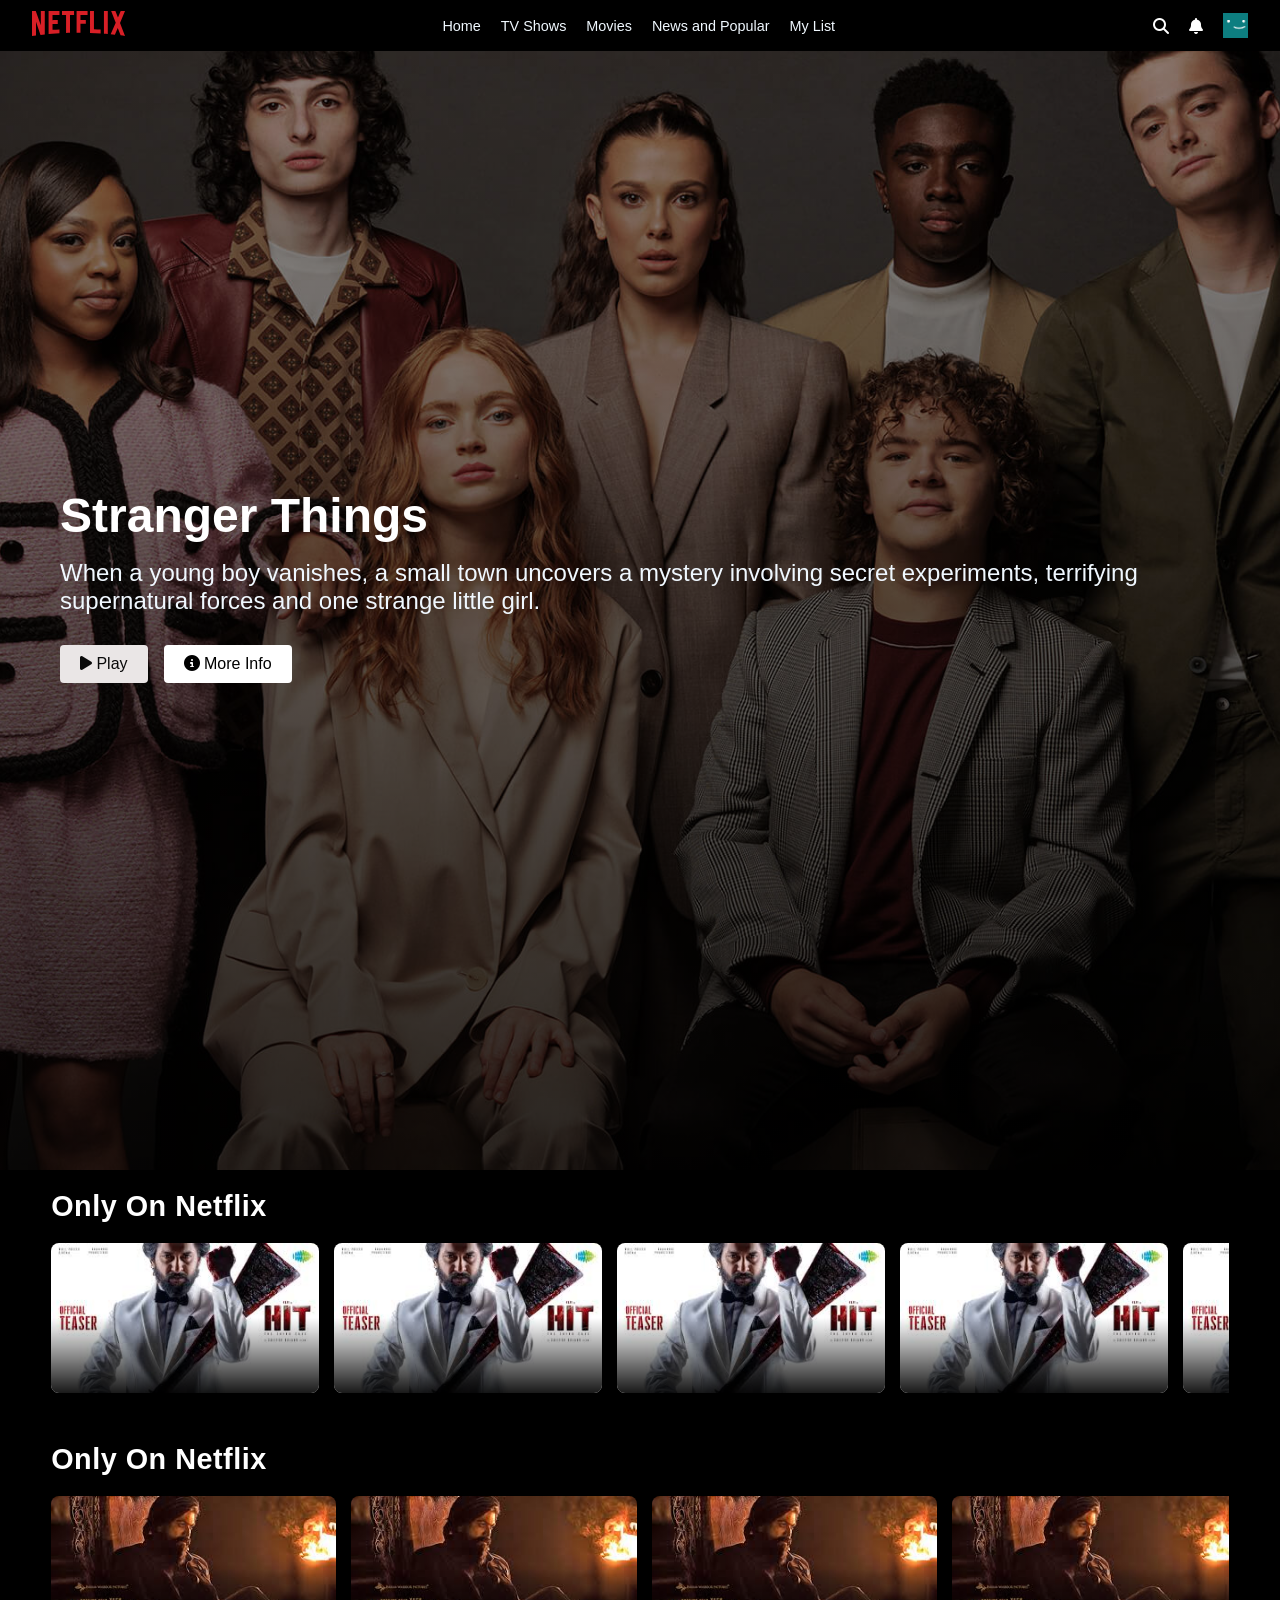
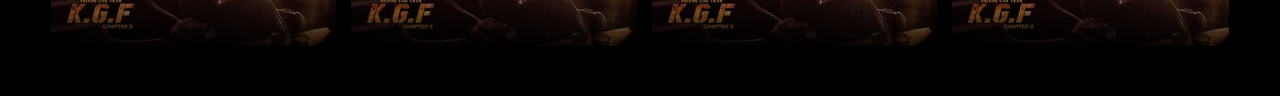
==== index.html @ cc8cd8cb "Commiting files First commit" ====
<!DOCTYPE html>
<html lang="en">
<head>
    <meta charset="UTF-8">
    <meta name="viewport" content="width=device-width, initial-scale=1.0">
    <meta http-equiv="X-UA-Compatible" content="ie=edge">
    <title>Netflix Clone</title>
    <link rel="stylesheet" href="style.css">
    <link rel="stylesheet" href="https://cdnjs.cloudflare.com/ajax/libs/font-awesome/6.4.0/css/all.min.css" />
</head>
<body>
    <!-- CSS+HTML + JS -->
    <nav class="navbar">
        <div class="navbar-brand">
            <img class="logo" src="logo.svg" alt="Netflix Logo">
        </div>
        <div class="navbar-nav">
            <a href="#" class="nav-link">Home</a>
            <a href="#" class="nav-link">TV Shows</a>
            <a href="#" class="nav-link">Movies</a>
            <a href="#" class="nav-link">News and Popular</a>
            <a href="#" class="nav-link">My List</a>
        </div>
        <div class="navbar-right"> 
            <i class=" fas fa-search navbar-right"></i>
            <i class="fas fa-bell"></i>
            <img src="avatar.png" alt="User image" class="profile-icon">

        </div>
    </nav>
    <!-- hero section --->
     <header class="hero">
    <!-- <div class="hero"> -->
        <div class="hero-container">
            <h1 class="hero-title">Stranger Things</h1>
            <!-- <h2 class="hero-subtitle">Watch anywhere. Cancel anytime.</h2> -->
            <p class="hero-description">When a young boy vanishes, a small town uncovers a mystery involving secret experiments, terrifying supernatural forces and one strange little girl.</p>
            <!-- <form class="email-signup"> -->
                <!-- <input type="email" placeholder="Email address" required> -->
                <!-- <button type="submit">Get Started</button> -->
            <!-- </form> -->
             <div class="hero-button">
                <button class="btn btn-play"><i class="fas fa-play"></i> Play</button></button>
                <button class="btn btn-more-info"><i class="fas fa-info-circle"></i> More Info</button>
             </div>

        </div>
    <!-- </div> -->
    </header>
    <!-- Movie Cards -->
        <div class="container">
      <section class="content-section">
        <h2 class="section-title">Only On Netflix</h2>

        <div class="content-row">
          <!-- Cards -->
          <div class="content-card">
            <img src="movie2.jpg" alt="Movie card" />
            <div class="netflix-badge">N</div>

            <div class="card-overlay">
              <div class="overlay-top">
                <div class="netflix-badge">N</div>
              </div>
              <div class="overlay-bottom">
                <div class="overlay-control">
                  <div class="control-btn play-btn"></div>
                  <div class="control-btn check-btn"></div>
                  <div class="control-btn thumbs-btn"></div>
                  <div class="control-btn more-btn"></div>
                </div>
                <div class="overlay-info">
                  <div class="info-badge">TV-MA</div>
                  <div class="info-badge">Limites Series</div>
                  <div class="info-badge">HD</div>
                </div>
              </div>
            </div>
          </div>

           <div class="content-card">
   <img src="movie2.jpg" alt="Movie card" />
   <div class="netflix-badge">N</div>
   <div class="card-overlay">
     <div class="overlay-top">
       <div class="netflix-badge">N</div>
     </div>
     <div class="overlay-bottom">
       <div class="overlay-control">
         <div class="control-btn play-btn"></div>
         <div class="control-btn check-btn"></div>
         <div class="control-btn thumbs-btn"></div>
         <div class="control-btn more-btn"></div>
       </div>
       <div class="overlay-info">
         <div class="info-badge">TV-MA</div>
         <div class="info-badge">Limites Series</div>
         <div class="info-badge">HD</div>
       </div>
     </div>
   </div>
 </div>

  <div class="content-card">
   <img src="movie2.jpg" alt="Movie card" />
   <div class="netflix-badge">N</div>
   <div class="card-overlay">
     <div class="overlay-top">
       <div class="netflix-badge">N</div>
     </div>
     <div class="overlay-bottom">
       <div class="overlay-control">
         <div class="control-btn play-btn"></div>
         <div class="control-btn check-btn"></div>
         <div class="control-btn thumbs-btn"></div>
         <div class="control-btn more-btn"></div>
       </div>
       <div class="overlay-info">
         <div class="info-badge">TV-MA</div>
         <div class="info-badge">Limites Series</div>
         <div class="info-badge">HD</div>
       </div>
     </div>
   </div>
 </div>

  <div class="content-card">
   <img src="movie2.jpg" alt="Movie card" />
   <div class="netflix-badge">N</div>
   <div class="card-overlay">
     <div class="overlay-top">
       <div class="netflix-badge">N</div>
     </div>
     <div class="overlay-bottom">
       <div class="overlay-control">
         <div class="control-btn play-btn"></div>
         <div class="control-btn check-btn"></div>
         <div class="control-btn thumbs-btn"></div>
         <div class="control-btn more-btn"></div>
       </div>
       <div class="overlay-info">
         <div class="info-badge">TV-MA</div>
         <div class="info-badge">Limites Series</div>
         <div class="info-badge">HD</div>
       </div>
     </div>
   </div>
 </div>

  <div class="content-card">
   <img src="movie2.jpg" alt="Movie card" />
   <div class="netflix-badge">N</div>
   <div class="card-overlay">
     <div class="overlay-top">
       <div class="netflix-badge">N</div>
     </div>
     <div class="overlay-bottom">
       <div class="overlay-control">
         <div class="control-btn play-btn"></div>
         <div class="control-btn check-btn"></div>
         <div class="control-btn thumbs-btn"></div>
         <div class="control-btn more-btn"></div>
       </div>
       <div class="overlay-info">
         <div class="info-badge">TV-MA</div>
         <div class="info-badge">Limites Series</div>
         <div class="info-badge">HD</div>
       </div>
     </div>
   </div>
 </div>
  <div class="content-card">
   <img src="movie2.jpg" alt="Movie card" />
   <div class="netflix-badge">N</div>
   <div class="card-overlay">
     <div class="overlay-top">
       <div class="netflix-badge">N</div>
     </div>
     <div class="overlay-bottom">
       <div class="overlay-control">
         <div class="control-btn play-btn"></div>
         <div class="control-btn check-btn"></div>
         <div class="control-btn thumbs-btn"></div>
         <div class="control-btn more-btn"></div>
       </div>
       <div class="overlay-info">
         <div class="info-badge">TV-MA</div>
         <div class="info-badge">Limites Series</div>
         <div class="info-badge">HD</div>
       </div>
     </div>
   </div>
 </div>

        </div>
      </section>
    </div>
       <div class="container">
     <section class="content-section">
       <h2 class="section-title">Only On Netflix</h2>
       <div class="content-row">
         <!-- Cards -->
         <div class="content-card">
           <img src="movie3.jpg" alt="Movie card" />
           <div class="netflix-badge">N</div>
           <div class="card-overlay">
             <div class="overlay-top">
               <div class="netflix-badge">N</div>
             </div>
             <div class="overlay-bottom">
               <div class="overlay-control">
                 <div class="control-btn play-btn"></div>
                 <div class="control-btn check-btn"></div>
                 <div class="control-btn thumbs-btn"></div>
                 <div class="control-btn more-btn"></div>
               </div>
               <div class="overlay-info">
                 <div class="info-badge">TV-MA</div>
                 <div class="info-badge">Limites Series</div>
                 <div class="info-badge">HD</div>
               </div>
             </div>
           </div>
         </div>
          <div class="content-card">
  <img src="movie3.jpg" alt="Movie card" />
  <div class="netflix-badge">N</div>
  <div class="card-overlay">
    <div class="overlay-top">
      <div class="netflix-badge">N</div>
    </div>
    <div class="overlay-bottom">
      <div class="overlay-control">
        <div class="control-btn play-btn"></div>
        <div class="control-btn check-btn"></div>
        <div class="control-btn thumbs-btn"></div>
        <div class="control-btn more-btn"></div>
      </div>
      <div class="overlay-info">
        <div class="info-badge">TV-MA</div>
        <div class="info-badge">Limites Series</div>
        <div class="info-badge">HD</div>
      </div>
    </div>
  </div>
</div>
 <div class="content-card">
  <img src="movie3.jpg" alt="Movie card" />
  <div class="netflix-badge">N</div>
  <div class="card-overlay">
    <div class="overlay-top">
      <div class="netflix-badge">N</div>
    </div>
    <div class="overlay-bottom">
      <div class="overlay-control">
        <div class="control-btn play-btn"></div>
        <div class="control-btn check-btn"></div>
        <div class="control-btn thumbs-btn"></div>
        <div class="control-btn more-btn"></div>
      </div>
      <div class="overlay-info">
        <div class="info-badge">TV-MA</div>
        <div class="info-badge">Limites Series</div>
        <div class="info-badge">HD</div>
      </div>
    </div>
  </div>
</div>
 <div class="content-card">
  <img src="movie3.jpg" alt="Movie card" />
  <div class="netflix-badge">N</div>
  <div class="card-overlay">
    <div class="overlay-top">
      <div class="netflix-badge">N</div>
    </div>
    <div class="overlay-bottom">
      <div class="overlay-control">
        <div class="control-btn play-btn"></div>
        <div class="control-btn check-btn"></div>
        <div class="control-btn thumbs-btn"></div>
        <div class="control-btn more-btn"></div>
      </div>
      <div class="overlay-info">
        <div class="info-badge">TV-MA</div>
        <div class="info-badge">Limites Series</div>
        <div class="info-badge">HD</div>
      </div>
    </div>
  </div>
</div>
 <div class="content-card">
  <img src="movie3.jpg" alt="Movie card" />
  <div class="netflix-badge">N</div>
  <div class="card-overlay">
    <div class="overlay-top">
      <div class="netflix-badge">N</div>
    </div>
    <div class="overlay-bottom">
      <div class="overlay-control">
        <div class="control-btn play-btn"></div>
        <div class="control-btn check-btn"></div>
        <div class="control-btn thumbs-btn"></div>
        <div class="control-btn more-btn"></div>
      </div>
      <div class="overlay-info">
        <div class="info-badge">TV-MA</div>
        <div class="info-badge">Limites Series</div>
        <div class="info-badge">HD</div>
      </div>
    </div>
  </div>
</div>
 <div class="content-card">
  <img src="movie3.jpg" alt="Movie card" />
  <div class="netflix-badge">N</div>
  <div class="card-overlay">
    <div class="overlay-top">
      <div class="netflix-badge">N</div>
    </div>
    <div class="overlay-bottom">
      <div class="overlay-control">
        <div class="control-btn play-btn"></div>
        <div class="control-btn check-btn"></div>
        <div class="control-btn thumbs-btn"></div>
        <div class="control-btn more-btn"></div>
      </div>
      <div class="overlay-info">
        <div class="info-badge">TV-MA</div>
        <div class="info-badge">Limites Series</div>
        <div class="info-badge">HD</div>
      </div>
    </div>
  </div>
</div>
       </div>
     </section>
   </div>


    <script src="script.js"></script>
  </body>
</html>
---- style.css ----
*{
    margin: 0;
    padding: 0;
    box-sizing: border-box;
}

body{
    background-color: black;
    color: white;
    font-family: Arial, Helvetica, sans-serif;
    margin: 0;
    padding: 0;
    box-sizing: border-box;

}
/* Navbar */
.navbar{
    display: flex;
    justify-content: space-between;
    align-items: center;
    padding: 0.7rem 2rem;
    position: fixed;
    width: 100%;
    background: linear-gradient(to bottom, rgba(0, 0, 0, 0.7)0%, rgba(0, 0, 0, 0)100%);
    background-color: black;
    z-index: 999;
}
.logo{
    /* width: 100px; */
    gap: 20px;
    /* height: 25px */
    cursor: pointer;
    /* width: 100px; */
    height: 25px;
}
.navbar-nav{
    list-style: none;
    gap: 20px;
    display: flex;
    margin: 0;
    padding: 0;
}
.nav-link{
    color:aliceblue;
    text-decoration: none;
    font-size: 0.9rem;
    font-weight: 400;
    cursor: pointer;
}
.nav-link:hover{
    color: #FF0000;
}
.navbar-right{
    display: flex;
    gap: 20px;
    align-items: center;
}
.navbar-right{
    display: flex;
    gap: 20px;
    align-items: center;
}
.profile-icon{
    width: 25px;
    height: 25px;   
    cursor: pointer;
}
.hero{
    background:linear-gradient(to bottom, rgba(0, 0, 0, 0.4)0%, rgba(0, 0, 0, 0.8)100%), url(image.jpg);
    background-attachment: scroll;
    /* padding-top: 100px; */
    background-repeat: no-repeat;
    background-size:cover;
    background-position: center;
    height: 130vh;
    display: flex;
    justify-content: center;
    align-items: center;
    padding: 0 60px;
    margin-bottom: 20px;

}
.hero-content{
    max-width: 600px;
    text-align: center;
}
.hero-title{
    font-size: 3rem;
    margin-bottom: 16px;
}
.hero-description{
    font-size: 1.5rem;
    margin-bottom: 30px;
    color: aliceblue;
}
.hero-button{
    display: flex;
    gap: 16px;
}
.btn {
  background-color: #fff;
  color: #000;
  border: none;
  padding: 10px 20px;
  font-size: 1rem;
  cursor: pointer;
  gap: 8px;
  transition: all 0.3s;
  border-radius: 4px;
  transition: background-color 0.3s ease;
}
.btn-play{
    background-color: #eae6e6;
    color: #0a0a0a;
    border: none;
    padding: 10px 20px;
    font-size: 1rem;
    cursor: pointer;
    gap: 8px;
    transform: all 0.3;
    border-radius: 4px;
    transition: background-color 0.3s ease;
}
.btn-play:hover{
    background-color: #FF0000;
    color: #fff;
    border: none;
    padding: 10px 20px;
    font-size: 1rem;
    cursor: pointer;
    gap: 8px;
    transform: all 0.3;
    border-radius: 4px;
    transition: background-color 0.3s ease;
}
.btn-more-info {
  background-color: #fff;
  color: #000;
}
/* Movie Section */
.container {
  max-width: 100%;
  padding: 0 4%;
}

/* Section Style */
.content-section {
  margin-bottom: 50px;
}

.section-title {
  font-size: 1.8rem;
  font-weight: 700;
  margin-bottom: 20px;
  color: white;
  letter-spacing: 0.5px;
}

.content-row{
    display: flex;
    gap:15px;
    overflow-x:auto;
}
.content-row::-webkit-scrollbar {
  height: 8px;
}

.content-row::-webkit-scrollbar-track {
  background: transparent;
}

.content-row::-webkit-scrollbar-thumb {
  background: #333;
  border-radius: 5px;
}

.content-card{
    position:relative;
    min-width:250px;
    height: 150px;
    border-radius: 8px;
    overflow: hidden;
    cursor: pointer;
    transition: all 0.3s ease;
    flex-shrink:0;
    box-shadow:0 4px 15px rgba(0, 0, 0,0.3)
}

.content-card:hover {
  transform: scale(1.1);
  z-index: 10;
  box-shadow: 0 4px 15px rgba(0, 0, 0, 0.6);
}

.content-card img {
  width: 100%;
  height: 100%;
  object-fit: cover;
  transition: brightness 0.3s ease;
}

.content-card:hover img {
   filter:brightness(0.4);
}

.netflix-badge{
    position:relative;
    top:8px;
    left:8px;
    background-color: #FF0000;
    color:#eae6e6;
    width:24px;
    height:24px;
    border-radius: 10px;
    display: flex;
    justify-content: center;
    align-items: center;
    font-size: 14px;
    font-weight:bold;
    z-index: 2;
}

.card-overlay{
    position: absolute;
    top:0;
    left: 0;
    right: 0;
    bottom: 0;
    background:linear-gradient(180deg,rgba(0,0,0,0.1) 0%,rgba(0,0,0,0.3) 50%,rgba(0, 0, 0, 0.9)100%);
    opacity: 0;
    transition: opacity 0.3s ease;
    flex-direction: column;
    justify-content: space-between;
    padding: 15px;
    color: white;
}

.content-card:hover .card-overlay {
  opacity: 1;
}

.overlay-top {
  display: flex;
  justify-content: space-between;
  align-items: flex-start;
}

.overlay-bottom {
  display: flex;
  flex-direction: column;
  gap: 10px;
}

.overlay-title {
  font-size: 16px;
  font-weight: bold;
  text-transform: uppercase;
  letter-spacing: 1px;
  margin-bottom: 10px;
}
.overlay-control{
    display: flex;
    gap: 10px;
    margin-bottom: 10px;
}

.control-btn{
    width: 35px;
    height: 35px;
    border-radius: 2px solid white;
    backdrop-filter: blur(10px);
    display: flex;
    align-items: center;
    justify-content: center;
    cursor: pointer;
    transition: all 0.3s ease;
}
.control-btn:hover{
    background-color: #c6bce3;
    transform: scale(1.1);
    color: #fff;
    border: none;
    padding: 10px 20px;
    font-size: 1rem;
    cursor: pointer;
    gap: 8px;
    transform: all 0.3;
    border-radius: 4px;
    transition: background-color 0.3s ease;
}


.play-btn .check-btn .thumbs-btn .more-btn {
  background: white;
  color: black;
}
.play-btn:hover {
  background: rgba(255, 255, 255, 0.9);
}
.overlay-info{
    display: flex;
    gap: 10px;
    align-items: center;
    justify-content: center;
    margin-bottom: 8px;
    flex-wrap: wrap;
}

.info-badge {
  background: rgba(255, 255, 255, 0.2);
  backdrop-filter: blur(10px);
  padding: 3px 6px;
  border-radius: 3px;
  font-size: 10px;
  font-weight: bold;
}

/* icons */
/* Button Icons */
.play-btn::before {
  content: "▶";
}
.check-btn::before {
  content: "✓";
}
.thumbs-btn::before {
  content: "👍";
}
.more-btn::before {
  content: "▾";
}

.content-card::before{
    content: "";
    position: absolute;
    top: 0;
    left: 0;
    right: 0;
    bottom: 0;
    background: linear-gradient(to bottom,transparent 0%,transparent 50%,rgba(0, 0, 0, 0.9)100%);
    z-index: 1;
}

/*Responsveness*/

@media (max-width: 120px) {
  .container {
    padding: 0 3%;
  }

  .container-card {
    min-width: 220px;
    height: 125px;
  }

  .section-title {
    font-size: 1.6rem;
  }
}
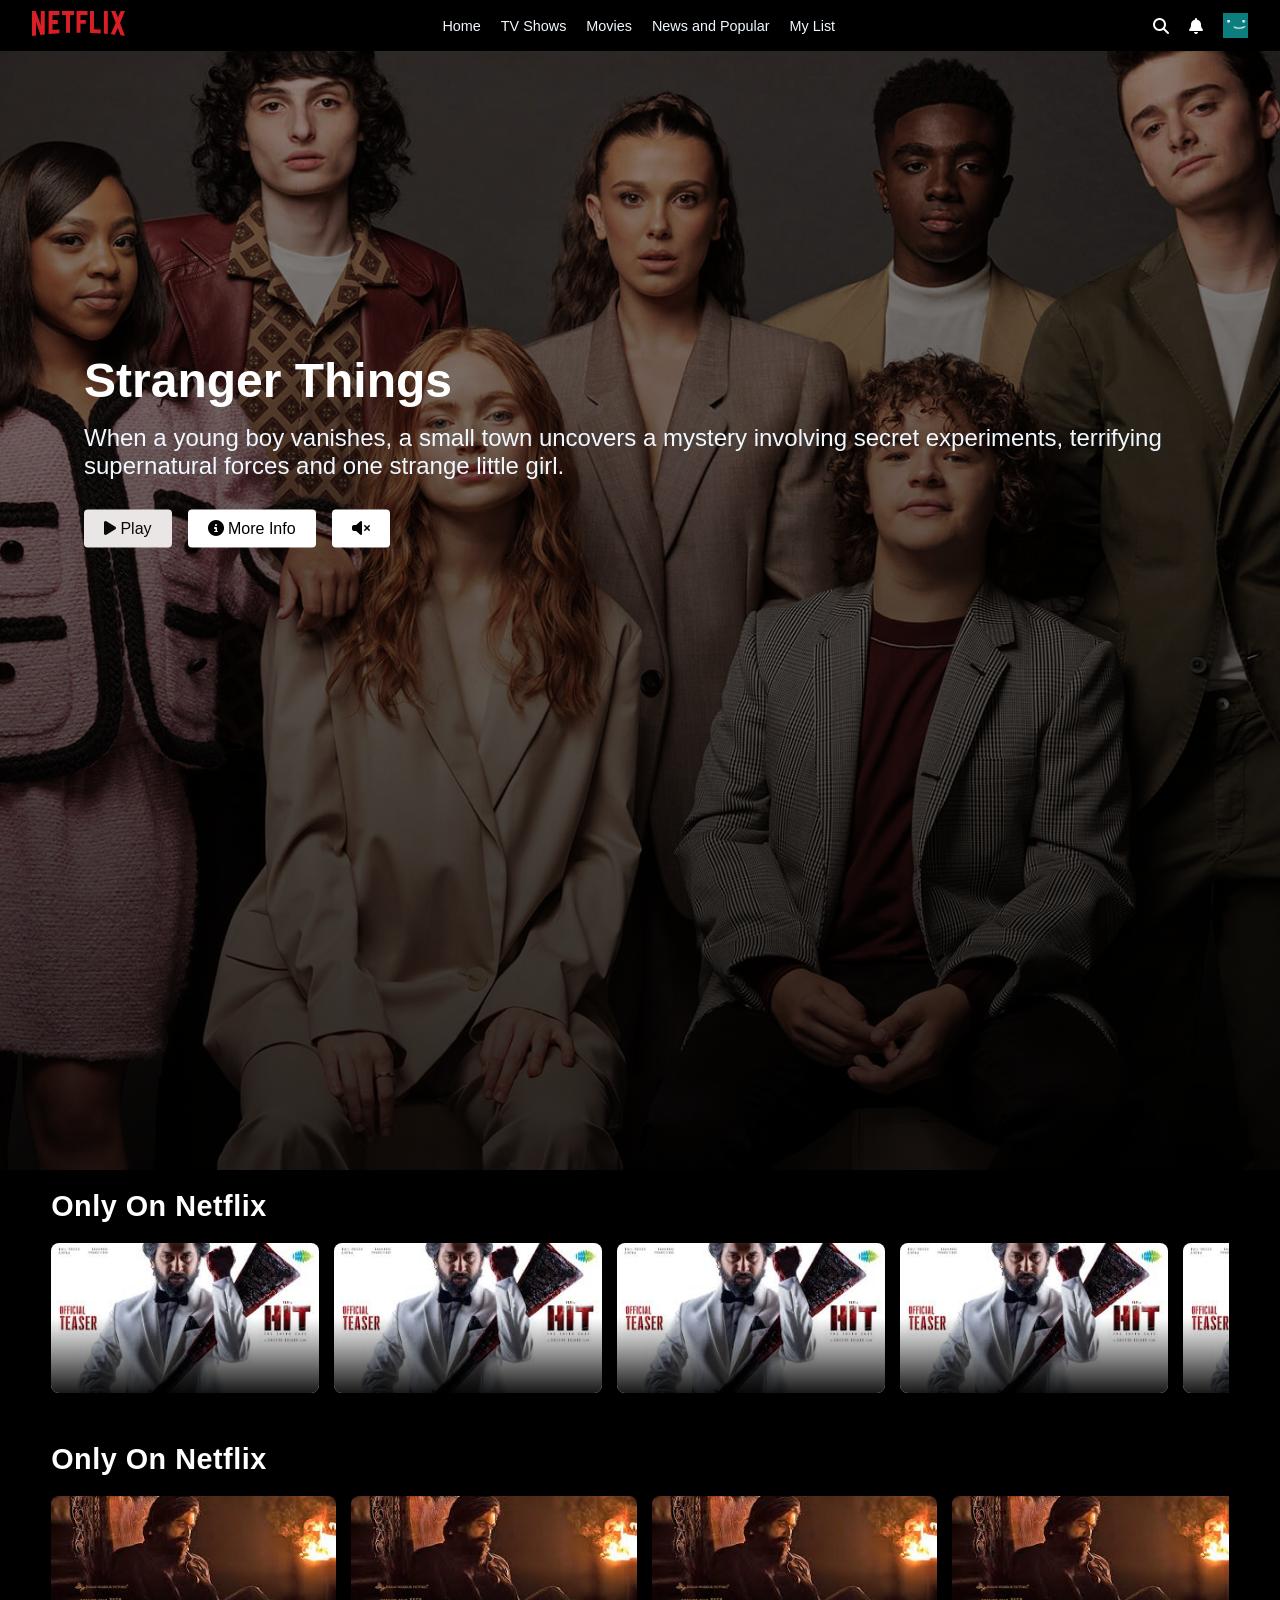
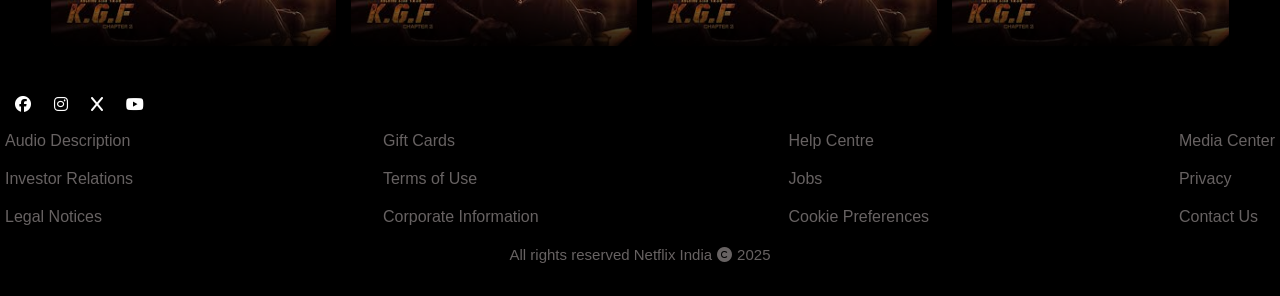
==== commit d2b43b49: "Added Footer" ====
--- a/index.html
+++ b/index.html
@@ -15,7 +15,7 @@
             <img class="logo" src="logo.svg" alt="Netflix Logo">
         </div>
         <div class="navbar-nav">
-            <a href="#" class="nav-link">Home</a>
+            <a href="/" class="nav-link">Home</a>
             <a href="#" class="nav-link">TV Shows</a>
             <a href="#" class="nav-link">Movies</a>
             <a href="#" class="nav-link">News and Popular</a>
@@ -42,7 +42,34 @@
              <div class="hero-button">
                 <button class="btn btn-play"><i class="fas fa-play"></i> Play</button></button>
                 <button class="btn btn-more-info"><i class="fas fa-info-circle"></i> More Info</button>
-             </div>
+              <button class="mute" onclick="mute()"><i class="fas fa-volume-mute"></i></button>
+              </div>
+             <!-- <div class="movie-moments"> -->
+                       <!-- <div class="content-row"> -->
+                        <!-- fas fa-volume-mute -->
+         <!-- <i class="fas fa-volume"></i> -->
+         <!-- <div class="content-card"> -->
+           <!-- <img src="movie2.jpg" alt="Movie card" /> -->
+           <!-- <div class="netflix-badge">N</div> -->
+           <!-- <div class="card-overlay"> -->
+             <!-- <div class="overlay-top"> -->
+               <!-- <div class="netflix-badge">N</div> -->
+             <!-- </div> -->
+             <!-- <div class="overlay-bottom"> -->
+               <!-- <div class="overlay-control"> -->
+                 <!-- <div class="control-btn play-btn"></div> -->
+                 <!-- <div class="control-btn check-btn"></div> -->
+                 <!-- <div class="control-btn thumbs-btn"></div> -->
+                 <!-- <div class="control-btn more-btn"></div> -->
+               <!-- </div> -->
+               <!-- <div class="overlay-info"> -->
+                 <!-- <div class="info-badge">Episode 1</div> -->
+               <!-- </div> -->
+             <!-- </div> -->
+           <!-- </div> -->
+         <!-- </div> -->
+         <!-- </div> -->
+             <!-- </div> -->
 
         </div>
     <!-- </div> -->
@@ -335,7 +362,40 @@
        </div>
      </section>
    </div>
-
+<footer class="foot">
+    <div class="logo-panel">
+      <i class="fa-brands fa-facebook" id="sp"></i>
+      <i class="fa-brands fa-instagram" id="sp"></i>
+      <i class="fa-brands fa-x" id="sp"></i>
+      <i class="fa-brands fa-youtube" id="sp"></i>
+    </div>
+    <div class="collection">
+    <div class="options">
+      <a href="#" class="foot-link">Audio Description</a>
+      <a href="#" class="foot-link">Investor Relations</a>
+      <a href="#" class="foot-link">Legal Notices</a>
+      </div>
+      <div class="options">
+      <a href="#" class="foot-link">Gift Cards</a>
+      <a href="#" class="foot-link">Terms of Use</a>
+      <a href="#" class="foot-link">Corporate Information</a>
+      </div>
+      <div class="options">
+      <a href="#" class="foot-link">Help Centre</a>
+      <a href="#" class="foot-link">Jobs</a>
+      <a href="#" class="foot-link">Cookie Preferences</a>
+      </div>
+      <div class="options">
+      <a href="#" class="foot-link">Media Center</a>
+      <a href="#" class="foot-link">Privacy</a>
+      <a href="#" class="foot-link">Contact Us</a>
+      
+    </div>
+    </div>
+    <div class="copyright">All rights reserved Netflix India
+       <i id="copy" class="fa fa-copyright" aria-hidden="true"></i> 2025
+    </div>
+</footer>
 
     <script src="script.js"></script>
   </body>
--- a/style.css
+++ b/style.css
@@ -80,6 +80,30 @@
     margin-bottom: 20px;
 
 }
+.hero-container {
+    text-align: left; /* Aligns text inside the container */
+    
+    position: absolute; /* Ensures it's placed over the video */
+    top: 50%; /* Centers it vertically */
+    left: 5%; /* Moves it to the left instead of centering */
+    transform: translateY(-50%); /* Adjusts vertical centering */
+    
+    color: white; /* Ensures readability */
+    z-index: 2; /* Keeps it above the video */
+    background: transparent; /* Keeps the background clear */
+    padding: 20px; /* Adds spacing */
+    border-radius: 10px; /* Optional styling */
+}
+
+video {
+    width: 100%;
+    height: 100%;
+    object-fit: cover; /* Ensures the video fills the container */
+    position: absolute;
+    top: 0;
+    left: 0;
+}
+
 .hero-content{
     max-width: 600px;
     text-align: center;
@@ -96,6 +120,18 @@
 .hero-button{
     display: flex;
     gap: 16px;
+}
+.mute{
+  background-color: #fff;
+color: #000;
+border: none;
+padding: 10px 20px;
+font-size: 1rem;
+cursor: pointer;
+gap: 8px;
+transition: all 0.3s;
+border-radius: 4px;
+transition: background-color 0.3s ease;
 }
 .btn {
   background-color: #fff;
@@ -357,3 +393,65 @@
     font-size: 1.6rem;
   }
 }
+
+.logo-panel{
+  /* background-color: #FF0000; */
+  background: transparent;
+  display: flex;
+  justify-content:left;
+  align-items: center;
+  /* padding: 10px 20px; */
+  font-size: 1rem;
+  cursor: pointer;
+  gap: 8px;
+  transition: all 0.3s;
+  border-radius: 4px;
+  transition: 0.3s ease;
+}
+#sp{
+  padding-left: 15px;
+}
+
+.options{
+  color: #c6bce3;
+  display: grid;
+}
+
+.collection{
+  display: flex;
+  justify-content: space-between;
+  align-items: center;
+}
+.foot-link{
+  color: #676262;
+    padding-top:20px;
+    padding-left: 5px;
+    padding-right: 5px;
+
+  text-decoration: none;
+}
+.foot-link:hover{
+  color: #FF0000;
+  transition: 0.35s;
+}
+.foot{
+  height: 200px;
+}
+.copyright{
+  padding-top: 20px;
+  padding-left: 5px;
+  padding-right: 5px;
+  color: #676262;
+  font-size: 15px;
+  display: flex;
+  justify-content: center;
+  align-items: center;
+}
+.copyright:hover{
+  /* color: #FF0000; */
+  transition: 0.35s;
+}
+#copy{
+  padding-left: 5px;
+  padding-right: 5px;
+}
